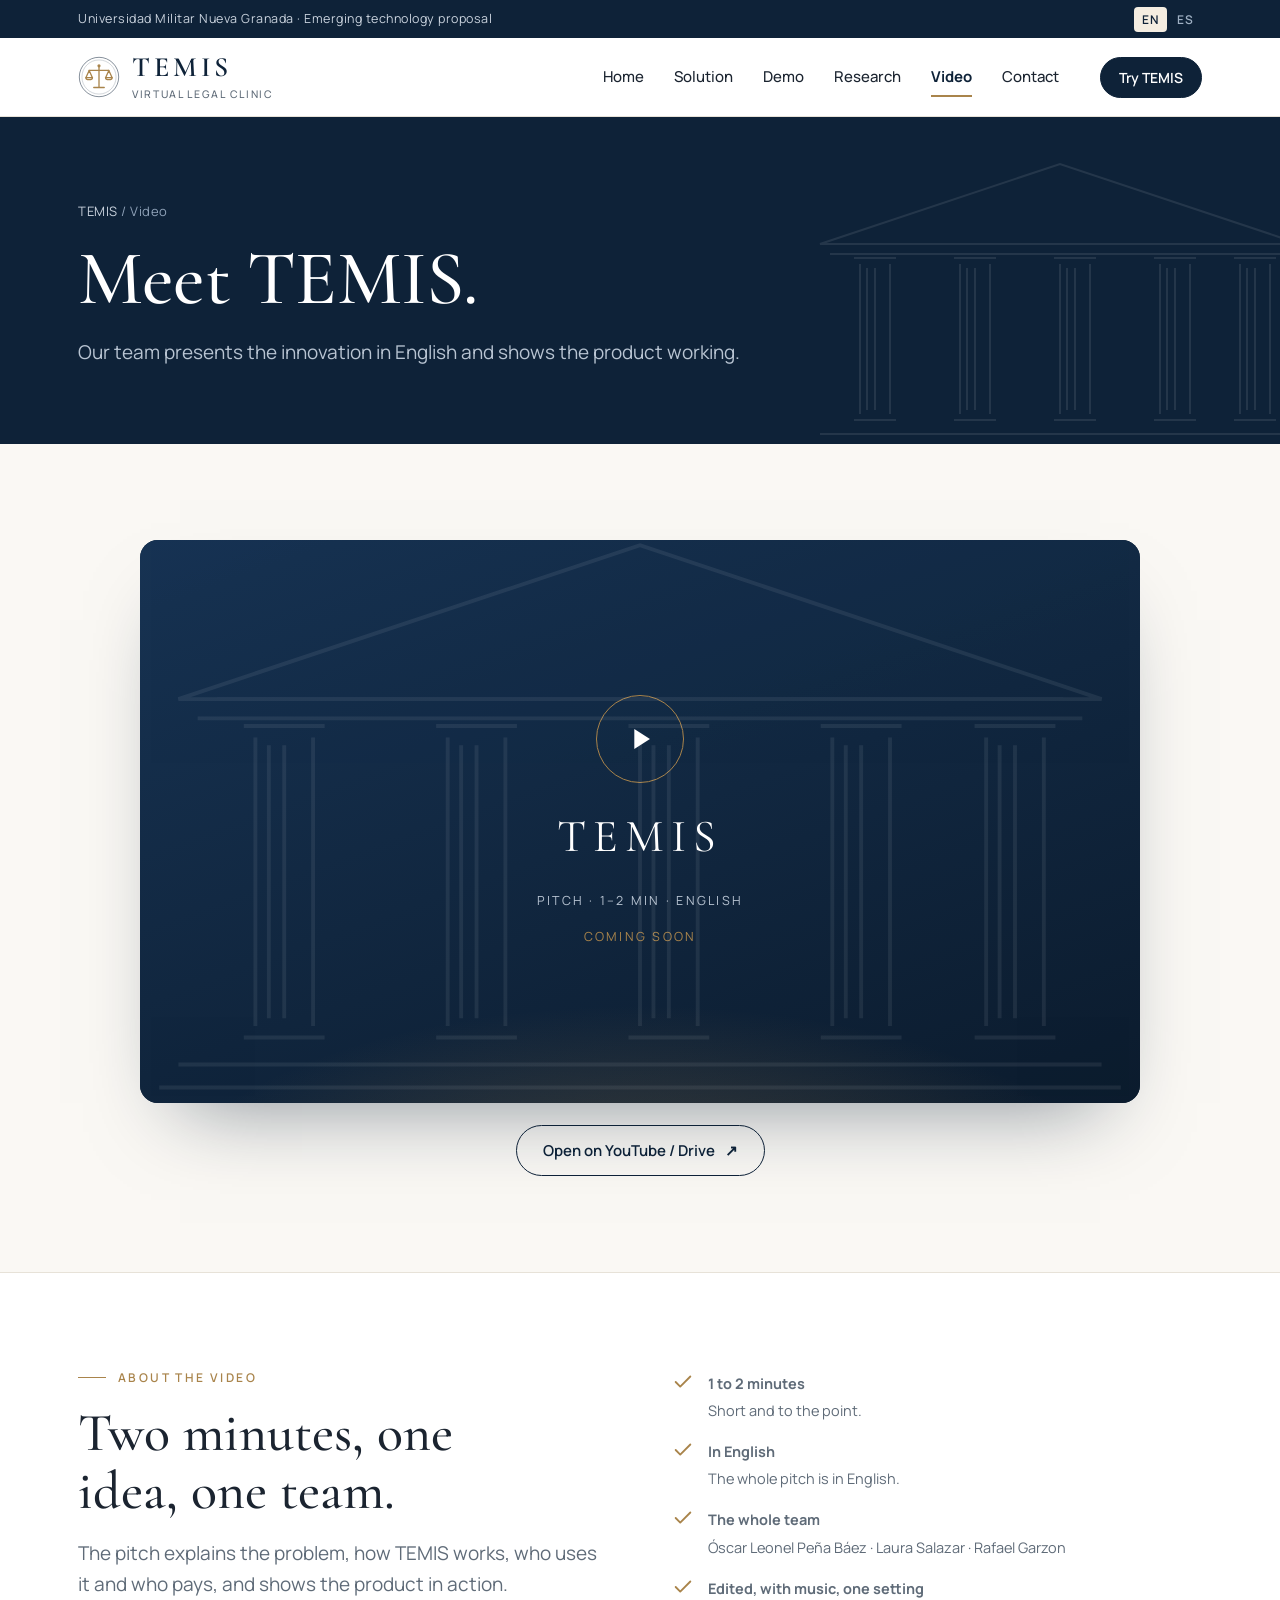
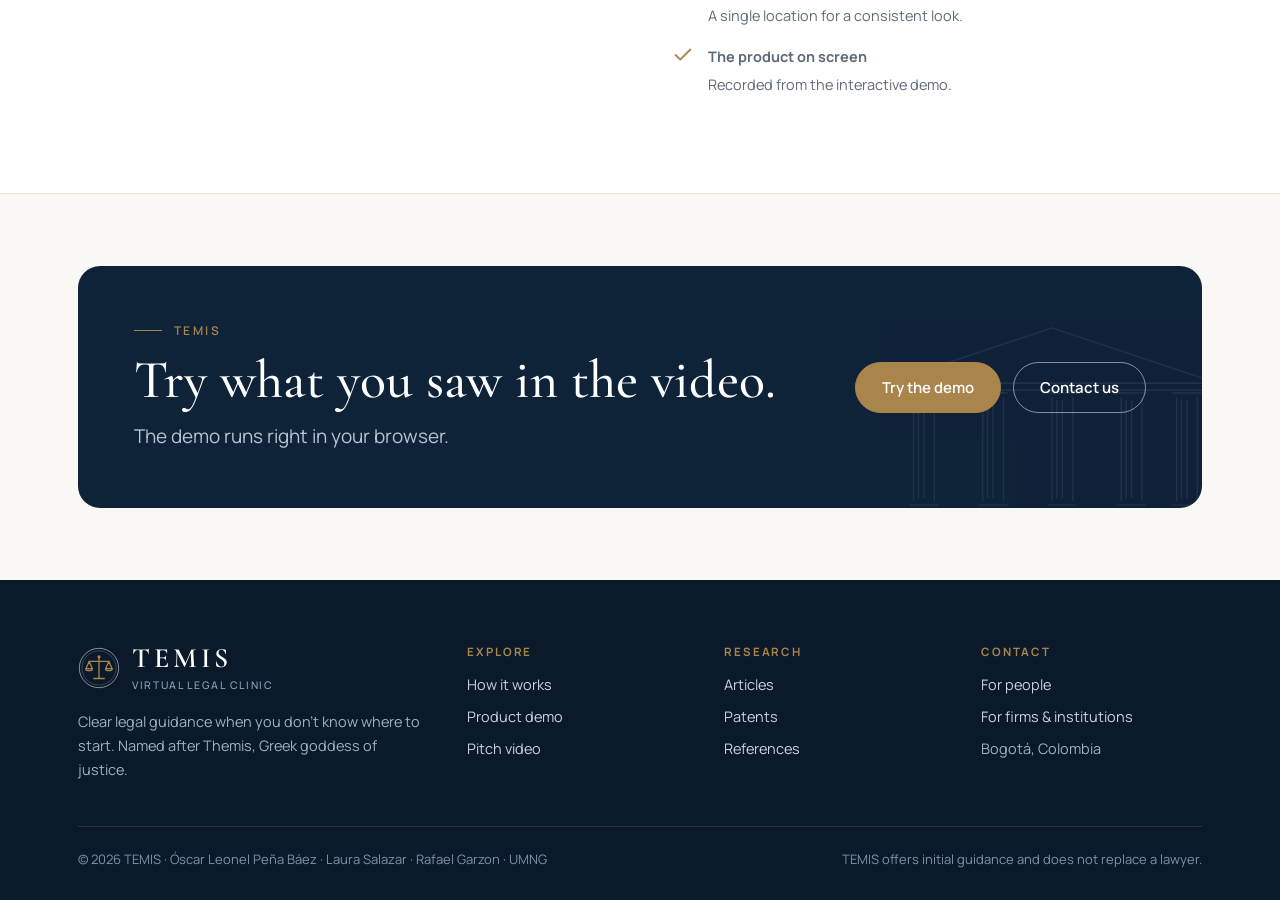
==== video.html @ 28d5534a "TEMIS website: home, solution, demo, research, video and contact pages" ====
<!DOCTYPE html>
<html lang="en">
<head>
<meta charset="utf-8">
<meta name="viewport" content="width=device-width, initial-scale=1">
<title>Video · TEMIS</title>
<meta name="description" content="TEMIS: virtual legal clinic powered by generative AI. Clear legal guidance when you don't know where to start.">
<link rel="icon" href="data:image/svg+xml,%3Csvg xmlns='http://www.w3.org/2000/svg' viewBox='0 0 24 24'%3E%3Crect width='24' height='24' rx='6' fill='%230E2238'/%3E%3Cpath d='M12 5v13M9 18h6M6 8h12M6 8l-2.5 5h5zM18 8l-2.5 5h5z' fill='none' stroke='%23A9844B' stroke-width='1.6' stroke-linecap='round' stroke-linejoin='round'/%3E%3C/svg%3E">
<link rel="preconnect" href="https://fonts.googleapis.com"><link rel="preconnect" href="https://fonts.gstatic.com" crossorigin>
<link href="https://fonts.googleapis.com/css2?family=Cormorant+Garamond:ital,wght@0,500;0,600;0,700;1,500&family=Manrope:wght@400;500;600;700&display=swap" rel="stylesheet">
<link rel="stylesheet" href="assets/style.css">
</head>
<body>
<div class="topbar"><div class="wrap"><span><span class="en">Universidad Militar Nueva Granada · Emerging technology proposal</span><span class="es">Universidad Militar Nueva Granada · Propuesta de tecnología emergente</span></span>
<div class="lang" role="group" aria-label="Language"><button type="button" data-l="en" aria-pressed="true">EN</button><button type="button" data-l="es" aria-pressed="false">ES</button></div></div></div>
<header class="site"><div class="wrap">
<a class="logo" href="index.html" aria-label="TEMIS home" style="color:var(--navy)"><svg viewBox="0 0 64 64" aria-hidden="true"><circle cx="32" cy="32" r="30" fill="none" stroke="currentColor" stroke-width="1.4" opacity=".55"/><circle cx="32" cy="32" r="26" fill="none" stroke="currentColor" stroke-width=".8" opacity=".35"/><g fill="none" stroke="#A9844B" stroke-width="2" stroke-linecap="round" stroke-linejoin="round"><path d="M32 15v32M24 48h16"/><path d="M17 22h30"/><path d="M17 22l-5 11h10zM47 22l-5 11h10z"/><path d="M12 33a5 3 0 0 0 10 0M42 33a5 3 0 0 0 10 0"/></g><circle cx="32" cy="15" r="2.4" fill="#A9844B"/></svg><span><span class="name">TEMIS</span><span class="tagline"><span class="en">Virtual legal clinic</span><span class="es">Consultorio jurídico virtual</span></span></span></a>
<button class="menu-btn" type="button" aria-expanded="false" aria-controls="mainnav"><span class="en">Menu</span><span class="es">Menú</span></button>
<nav class="main" id="mainnav" aria-label="Main"><a href="index.html"><span class="en">Home</span><span class="es">Inicio</span></a><a href="solution.html"><span class="en">Solution</span><span class="es">Solución</span></a><a href="demo.html"><span class="en">Demo</span><span class="es">Demo</span></a><a href="research.html"><span class="en">Research</span><span class="es">Investigación</span></a><a href="video.html" aria-current="page"><span class="en">Video</span><span class="es">Video</span></a><a href="contact.html"><span class="en">Contact</span><span class="es">Contacto</span></a></nav>
<a class="btn primary sm cta-nav" href="demo.html"><span class="en">Try TEMIS</span><span class="es">Probar TEMIS</span></a>
</div></header>
<main>
<section class="page-hero"><svg class="columns" viewBox="0 0 520 300" aria-hidden="true" fill="none" stroke="#fff" stroke-width="2"><path d="M20 90 L260 10 L500 90 Z"/><path d="M40 90h440M30 100h460"/><path d="M60 110v150M90 110v150M54 104h42M54 266h42"/><path d="M67 114v142"/><path d="M75 114v142"/><path d="M160 110v150M190 110v150M154 104h42M154 266h42"/><path d="M167 114v142"/><path d="M175 114v142"/><path d="M260 110v150M290 110v150M254 104h42M254 266h42"/><path d="M267 114v142"/><path d="M275 114v142"/><path d="M360 110v150M390 110v150M354 104h42M354 266h42"/><path d="M367 114v142"/><path d="M375 114v142"/><path d="M440 110v150M470 110v150M434 104h42M434 266h42"/><path d="M447 114v142"/><path d="M455 114v142"/><path d="M20 280h480M10 292h500"/></svg><div class="wrap">
<div class="crumbs"><a href="index.html">TEMIS</a> / <span class="en">Video</span><span class="es">Video</span></div>
<h1 class="h-xl" style="max-width:16ch"><span class="en">Meet TEMIS.</span><span class="es">Conoce TEMIS.</span></h1>
<p class="lead"><span class="en">Our team presents the innovation in English and shows the product working.</span><span class="es">Nuestro equipo presenta la innovación en inglés y muestra el producto funcionando.</span></p></div></section>
<section><div class="wrap">
 <div class="player" data-player style="max-width:1000px;margin:0 auto">
  <a class="poster" data-video-link href="#"><svg class="columns" viewBox="0 0 520 300" aria-hidden="true" fill="none" stroke="#fff" stroke-width="2"><path d="M20 90 L260 10 L500 90 Z"/><path d="M40 90h440M30 100h460"/><path d="M60 110v150M90 110v150M54 104h42M54 266h42"/><path d="M67 114v142"/><path d="M75 114v142"/><path d="M160 110v150M190 110v150M154 104h42M154 266h42"/><path d="M167 114v142"/><path d="M175 114v142"/><path d="M260 110v150M290 110v150M254 104h42M254 266h42"/><path d="M267 114v142"/><path d="M275 114v142"/><path d="M360 110v150M390 110v150M354 104h42M354 266h42"/><path d="M367 114v142"/><path d="M375 114v142"/><path d="M440 110v150M470 110v150M434 104h42M434 266h42"/><path d="M447 114v142"/><path d="M455 114v142"/><path d="M20 280h480M10 292h500"/></svg><div class="in"><span class="play"><svg width="34" height="34" viewBox="0 0 24 24"><path d="M8 5v14l11-7z" fill="#fff"/></svg></span><span class="t">TEMIS</span><span class="m">Pitch · 1–2 min · English</span><span class="m" data-soon style="color:var(--gold)"><span class="en">Coming soon</span><span class="es">Próximamente</span></span></div></a>
 </div>
 <p style="text-align:center;margin-top:22px"><a class="btn" data-video-link href="#"><span class="en">Open on YouTube / Drive</span><span class="es">Abrir en YouTube / Drive</span> ↗</a></p>
</div></section>

<section class="alt"><div class="wrap">
 <div class="grid-2" style="gap:64px;align-items:start">
  <div style="display:grid;gap:18px"><span class="eyebrow"><span class="en">About the video</span><span class="es">Sobre el video</span></span><h2 class="h-lg"><span class="en">Two minutes, one idea, one team.</span><span class="es">Dos minutos, una idea, un equipo.</span></h2><p class="lead"><span class="en">The pitch explains the problem, how TEMIS works, who uses it and who pays, and shows the product in action.</span><span class="es">El pitch explica el problema, cómo funciona TEMIS, quién lo usa y quién paga, y muestra el producto en acción.</span></p></div>
  <ul class="checks">
   <li><svg viewBox="0 0 24 24" fill="none" stroke="currentColor" stroke-width="2" stroke-linecap="round" stroke-linejoin="round" aria-hidden="true"><path d="M20 6 9 17l-5-5"/></svg><div><b><span class="en">1 to 2 minutes</span><span class="es">Entre 1 y 2 minutos</span></b><span><span class="en">Short and to the point.</span><span class="es">Corto y al grano.</span></span></div></li>
   <li><svg viewBox="0 0 24 24" fill="none" stroke="currentColor" stroke-width="2" stroke-linecap="round" stroke-linejoin="round" aria-hidden="true"><path d="M20 6 9 17l-5-5"/></svg><div><b><span class="en">In English</span><span class="es">En inglés</span></b><span><span class="en">The whole pitch is in English.</span><span class="es">Todo el pitch es en inglés.</span></span></div></li>
   <li><svg viewBox="0 0 24 24" fill="none" stroke="currentColor" stroke-width="2" stroke-linecap="round" stroke-linejoin="round" aria-hidden="true"><path d="M20 6 9 17l-5-5"/></svg><div><b><span class="en">The whole team</span><span class="es">Todo el equipo</span></b><span>Óscar Leonel Peña Báez · Laura Salazar · Rafael Garzon</span></div></li>
   <li><svg viewBox="0 0 24 24" fill="none" stroke="currentColor" stroke-width="2" stroke-linecap="round" stroke-linejoin="round" aria-hidden="true"><path d="M20 6 9 17l-5-5"/></svg><div><b><span class="en">Edited, with music, one setting</span><span class="es">Con edición, música y un solo ambiente</span></b><span><span class="en">A single location for a consistent look.</span><span class="es">Un solo lugar para una imagen coherente.</span></span></div></li>
   <li><svg viewBox="0 0 24 24" fill="none" stroke="currentColor" stroke-width="2" stroke-linecap="round" stroke-linejoin="round" aria-hidden="true"><path d="M20 6 9 17l-5-5"/></svg><div><b><span class="en">The product on screen</span><span class="es">El producto en pantalla</span></b><span><span class="en">Recorded from the interactive demo.</span><span class="es">Grabado desde el demo interactivo.</span></span></div></li>
  </ul>
 </div>
</div></section>
<section class="tight"><div class="wrap"><div class="cta-band"><svg class="columns" viewBox="0 0 520 300" aria-hidden="true" fill="none" stroke="#fff" stroke-width="2"><path d="M20 90 L260 10 L500 90 Z"/><path d="M40 90h440M30 100h460"/><path d="M60 110v150M90 110v150M54 104h42M54 266h42"/><path d="M67 114v142"/><path d="M75 114v142"/><path d="M160 110v150M190 110v150M154 104h42M154 266h42"/><path d="M167 114v142"/><path d="M175 114v142"/><path d="M260 110v150M290 110v150M254 104h42M254 266h42"/><path d="M267 114v142"/><path d="M275 114v142"/><path d="M360 110v150M390 110v150M354 104h42M354 266h42"/><path d="M367 114v142"/><path d="M375 114v142"/><path d="M440 110v150M470 110v150M434 104h42M434 266h42"/><path d="M447 114v142"/><path d="M455 114v142"/><path d="M20 280h480M10 292h500"/></svg>
<div style="display:grid;gap:12px;position:relative"><span class="eyebrow">TEMIS</span><h2 class="h-lg"><span class="en">Try what you saw in the video.</span><span class="es">Prueba lo que viste en el video.</span></h2><p class="lead"><span class="en">The demo runs right in your browser.</span><span class="es">El demo funciona directamente en tu navegador.</span></p></div>
<div class="acts" style="position:relative"><a class="btn gold" href="demo.html"><span class="en">Try the demo</span><span class="es">Probar el demo</span></a><a class="btn light" href="contact.html"><span class="en">Contact us</span><span class="es">Contáctanos</span></a></div>
</div></div></section>
</main>
<footer class="site"><div class="wrap">
<div class="cols">
 <div><a class="logo" href="index.html" style="color:#fff"><svg viewBox="0 0 64 64" aria-hidden="true"><circle cx="32" cy="32" r="30" fill="none" stroke="currentColor" stroke-width="1.4" opacity=".55"/><circle cx="32" cy="32" r="26" fill="none" stroke="currentColor" stroke-width=".8" opacity=".35"/><g fill="none" stroke="#A9844B" stroke-width="2" stroke-linecap="round" stroke-linejoin="round"><path d="M32 15v32M24 48h16"/><path d="M17 22h30"/><path d="M17 22l-5 11h10zM47 22l-5 11h10z"/><path d="M12 33a5 3 0 0 0 10 0M42 33a5 3 0 0 0 10 0"/></g><circle cx="32" cy="15" r="2.4" fill="#A9844B"/></svg><span><span class="name">TEMIS</span><span class="tagline"><span class="en">Virtual legal clinic</span><span class="es">Consultorio jurídico virtual</span></span></span></a>
 <p style="margin-top:18px;max-width:38ch"><span class="en">Clear legal guidance when you don't know where to start. Named after Themis, Greek goddess of justice.</span><span class="es">Orientación jurídica clara cuando no sabes por dónde empezar. Inspirado en Temis, diosa griega de la justicia.</span></p></div>
 <div><h4><span class="en">Explore</span><span class="es">Explora</span></h4><ul><li><a href="solution.html"><span class="en">How it works</span><span class="es">Cómo funciona</span></a></li><li><a href="demo.html"><span class="en">Product demo</span><span class="es">Demo del producto</span></a></li><li><a href="video.html"><span class="en">Pitch video</span><span class="es">Video pitch</span></a></li></ul></div>
 <div><h4><span class="en">Research</span><span class="es">Investigación</span></h4><ul><li><a href="research.html#articles"><span class="en">Articles</span><span class="es">Artículos</span></a></li><li><a href="research.html#patents"><span class="en">Patents</span><span class="es">Patentes</span></a></li><li><a href="research.html#references"><span class="en">References</span><span class="es">Referencias</span></a></li></ul></div>
 <div><h4><span class="en">Contact</span><span class="es">Contacto</span></h4><ul><li><a href="contact.html"><span class="en">For people</span><span class="es">Para personas</span></a></li><li><a href="contact.html#companies"><span class="en">For firms &amp; institutions</span><span class="es">Para bufetes e instituciones</span></a></li><li>Bogotá, Colombia</li></ul></div>
</div>
<div class="legal"><span>© 2026 TEMIS · Óscar Leonel Peña Báez · Laura Salazar · Rafael Garzon · UMNG</span><span><span class="en">TEMIS offers initial guidance and does not replace a lawyer.</span><span class="es">TEMIS ofrece orientación inicial y no reemplaza a un abogado.</span></span></div>
</div></footer>
<script src="assets/app.js"></script>

</body>
</html>
---- assets/style.css ----
/* TEMIS — clean legal identity: ivory paper, deep navy, muted gold. One theme by choice. */
:root{
  --ivory:#FAF8F4;
  --white:#FFFFFF;
  --navy:#0E2238;
  --navy-2:#173353;
  --ink:#1B2430;
  --muted:#5F6B78;
  --line:#E7E2D8;
  --gold:#A9844B;
  --gold-soft:#F4EDE1;
  --ok:#2E7D5B;
  --warn:#A8642A;
  --display:"Cormorant Garamond", "Garamond", "Times New Roman", serif;
  --body:"Manrope", "Helvetica Neue", Arial, sans-serif;
  --radius:14px;
  color-scheme:light;
}
*{box-sizing:border-box}
html{scroll-behavior:smooth}
@media (prefers-reduced-motion:reduce){html{scroll-behavior:auto}*{animation:none!important;transition:none!important}}
body{margin:0;background:var(--ivory);color:var(--ink);font-family:var(--body);font-size:16.5px;line-height:1.65;-webkit-font-smoothing:antialiased}
html[lang="en"] .es{display:none!important}
html[lang="es"] .en{display:none!important}
img,svg{max-width:100%}
a{color:var(--navy)}
a:focus-visible,button:focus-visible,input:focus-visible,select:focus-visible,textarea:focus-visible{outline:2px solid var(--gold);outline-offset:3px}
h1,h2,h3,h4{margin:0;text-wrap:balance;font-weight:600}
p{margin:0}
.wrap{max-width:1180px;margin:0 auto;padding:0 28px}
@media (max-width:520px){.wrap{padding:0 18px}}
.serif{font-family:var(--display)}

/* ---------- top bar + nav ---------- */
.topbar{background:var(--navy);color:#C9D2DD;font-size:12.5px;letter-spacing:.04em}
.topbar .wrap{display:flex;align-items:center;justify-content:space-between;gap:16px;height:38px}
.lang{display:flex;gap:2px}
.lang button{background:none;border:0;color:#9FB0C3;font:600 12px var(--body);letter-spacing:.08em;padding:4px 8px;cursor:pointer;border-radius:4px}
.lang button[aria-pressed="true"]{color:var(--navy);background:var(--gold-soft)}
header.site{background:var(--white);border-bottom:1px solid var(--line);position:sticky;top:0;z-index:50}
header.site .wrap{display:flex;align-items:center;gap:28px;height:78px}
.logo{display:flex;align-items:center;gap:12px;text-decoration:none;color:var(--navy)}
.logo svg{width:42px;height:42px;flex:none}
.logo .name{font-family:var(--display);font-size:28px;font-weight:600;letter-spacing:.14em;line-height:1}
.logo .tagline{display:block;font:500 10.5px var(--body);letter-spacing:.16em;text-transform:uppercase;color:var(--muted);margin-top:4px}
nav.main{display:flex;gap:4px;margin-left:auto}
nav.main a{color:var(--ink);text-decoration:none;font-weight:500;font-size:15px;padding:8px 13px;border-radius:8px;position:relative}
nav.main a:hover{color:var(--gold)}
nav.main a[aria-current="page"]{color:var(--navy);font-weight:700}
nav.main a[aria-current="page"]::after{content:"";position:absolute;left:13px;right:13px;bottom:0;height:2px;background:var(--gold)}
.menu-btn{display:none;margin-left:auto;background:none;border:1px solid var(--line);border-radius:8px;padding:8px 12px;font:600 14px var(--body);color:var(--navy);cursor:pointer}
@media (max-width:1020px){
  .menu-btn{display:block}
  nav.main{display:none;position:absolute;top:78px;left:0;right:0;background:var(--white);flex-direction:column;padding:10px 20px 18px;border-bottom:1px solid var(--line);box-shadow:0 20px 30px -20px rgba(14,34,56,.25)}
  nav.main.open{display:flex}
  header.site .cta-nav{display:none}
}

/* ---------- buttons ---------- */
.btn{display:inline-flex;align-items:center;justify-content:center;gap:10px;padding:14px 26px;border-radius:999px;font:600 15px var(--body);text-decoration:none;border:1.5px solid var(--navy);color:var(--navy);background:transparent;cursor:pointer;transition:background .2s,color .2s,border-color .2s}
.btn:hover{background:var(--navy);color:#fff}
.btn.primary{background:var(--navy);color:#fff}
.btn.primary:hover{background:var(--gold);border-color:var(--gold)}
.btn.gold{background:var(--gold);border-color:var(--gold);color:#fff}
.btn.gold:hover{background:var(--navy);border-color:var(--navy)}
.btn.light{border-color:rgba(255,255,255,.5);color:#fff}
.btn.light:hover{background:#fff;color:var(--navy)}
.btn.sm{padding:10px 18px;font-size:14px}

/* ---------- common section bits ---------- */
section{padding:96px 0}
section.tight{padding:72px 0}
.alt{background:var(--white);border-top:1px solid var(--line);border-bottom:1px solid var(--line)}
.dark{background:var(--navy);color:#E9EEF4}
.eyebrow{display:inline-flex;align-items:center;gap:12px;font:600 12px var(--body);letter-spacing:.2em;text-transform:uppercase;color:var(--gold)}
.eyebrow::before{content:"";width:28px;height:1px;background:currentColor}
.h-xl{font-family:var(--display);font-weight:500;font-size:clamp(46px,6vw,78px);line-height:1.02;letter-spacing:-.01em}
.h-lg{font-family:var(--display);font-weight:500;font-size:clamp(36px,4.2vw,54px);line-height:1.08}
.h-md{font-family:var(--display);font-weight:600;font-size:28px;line-height:1.15}
.lead{font-size:19px;color:var(--muted);max-width:62ch}
.dark .lead{color:#B8C4D2}
.sec-head{display:grid;gap:16px;max-width:760px;margin-bottom:52px}
.sec-head.center{margin-inline:auto;text-align:center;justify-items:center}
.gold-rule{width:64px;height:2px;background:var(--gold)}

/* ---------- page hero (inner pages) ---------- */
.page-hero{background:var(--navy);color:#fff;padding:84px 0 76px;position:relative;overflow:hidden}
.page-hero .wrap{position:relative;display:grid;gap:18px}
.page-hero .lead{color:#B8C4D2}
.page-hero .crumbs{font-size:13px;color:#8FA2B8;letter-spacing:.04em}
.page-hero .crumbs a{color:#C9D2DD;text-decoration:none}
.page-hero .columns{position:absolute;right:-40px;bottom:-10px;width:520px;opacity:.09;pointer-events:none}
@media (max-width:760px){.page-hero .columns{display:none}}

/* ---------- home hero ---------- */
.hero{padding:84px 0 96px;position:relative;overflow:hidden;background:
  radial-gradient(1200px 500px at 85% 0%, #F1EADD 0%, transparent 60%), var(--ivory)}
.hero .wrap{display:grid;grid-template-columns:1.1fr .9fr;gap:64px;align-items:center}
@media (max-width:980px){.hero .wrap{grid-template-columns:1fr}}
.hero h1 em{font-style:italic;color:var(--gold)}
.hero .lead{margin-top:24px}
.hero .ctas{display:flex;flex-wrap:wrap;gap:12px;margin-top:34px}
.trust{display:flex;flex-wrap:wrap;gap:10px 28px;margin-top:40px;padding-top:26px;border-top:1px solid var(--line);font-size:14px;color:var(--muted)}
.trust span{display:flex;align-items:center;gap:8px}
.trust svg{width:18px;height:18px;color:var(--gold);flex:none}

/* phone mockup */
.mock{position:relative;justify-self:center;width:min(380px,100%);margin-bottom:30px}
.phone{background:var(--white);border:1px solid var(--line);border-radius:34px;padding:14px;box-shadow:0 40px 80px -40px rgba(14,34,56,.45)}
.phone .scr{border-radius:24px;background:var(--ivory);overflow:hidden;border:1px solid var(--line)}
.phone .bar{display:flex;align-items:center;gap:10px;padding:14px 16px;background:var(--navy);color:#fff}
.phone .bar svg{width:28px;height:28px}
.phone .bar b{font-family:var(--display);letter-spacing:.12em;font-size:19px}
.phone .bar small{display:block;font-size:11px;color:#9FB0C3;letter-spacing:.04em}
.phone .msgs{padding:16px;display:grid;gap:10px;font-size:13.5px;line-height:1.5}
.bub{padding:10px 13px;border-radius:14px;max-width:86%}
.bub.u{justify-self:end;background:var(--navy);color:#fff;border-bottom-right-radius:4px}
.bub.b{justify-self:start;background:var(--white);border:1px solid var(--line);border-bottom-left-radius:4px}
.phone .inp{margin:4px 16px 16px;border:1px solid var(--line);border-radius:999px;padding:9px 14px;font-size:12.5px;color:var(--muted);background:var(--white)}
.float-card{position:absolute;left:-90px;bottom:-34px;width:236px;background:var(--white);border:1px solid var(--line);border-top:3px solid var(--gold);border-radius:12px;padding:14px 16px;box-shadow:0 24px 50px -24px rgba(14,34,56,.45);font-size:13px}
.float-card .k{font:600 10.5px var(--body);letter-spacing:.14em;text-transform:uppercase;color:var(--gold)}
.float-card b{display:block;font-family:var(--display);font-size:20px;line-height:1.2;margin:4px 0 6px;color:var(--navy)}
.float-card ul{margin:0;padding-left:16px;color:var(--muted)}
.float-seal{position:absolute;right:-26px;top:40px;width:96px;height:96px;border-radius:50%;background:var(--navy);display:grid;place-items:center;box-shadow:0 16px 30px -14px rgba(14,34,56,.6)}
.float-seal svg{width:58px;height:58px}
@media (max-width:520px){.float-card{left:-6px;bottom:-30px;position:relative;margin-top:-40px;width:auto}.float-seal{right:-6px;width:74px;height:74px}}

/* practice areas strip */
.areas{background:var(--white);border-top:1px solid var(--line);border-bottom:1px solid var(--line)}
.areas .wrap{display:grid;grid-template-columns:repeat(4,1fr)}
.area{padding:30px 26px;border-left:1px solid var(--line);display:grid;gap:6px}
.area:first-child{border-left:0}
.area svg{width:30px;height:30px;color:var(--gold)}
.area b{font-family:var(--display);font-size:22px;color:var(--navy)}
.area span{font-size:14px;color:var(--muted)}
@media (max-width:860px){.areas .wrap{grid-template-columns:1fr 1fr}.area:nth-child(3){border-left:0}.area:nth-child(n+3){border-top:1px solid var(--line)}}
@media (max-width:480px){.areas .wrap{grid-template-columns:1fr}.area{border-left:0;border-top:1px solid var(--line)}.area:first-child{border-top:0}}

/* cards */
.grid-3{display:grid;grid-template-columns:repeat(3,1fr);gap:24px}
.grid-2{display:grid;grid-template-columns:1fr 1fr;gap:24px}
.grid-4{display:grid;grid-template-columns:repeat(4,1fr);gap:24px}
@media (max-width:960px){.grid-3,.grid-4{grid-template-columns:1fr 1fr}}
@media (max-width:640px){.grid-3,.grid-2,.grid-4{grid-template-columns:1fr}}
.card{background:var(--white);border:1px solid var(--line);border-radius:var(--radius);padding:32px 28px;display:flex;flex-direction:column;gap:12px}
.card .num{font-family:var(--display);font-size:44px;line-height:1;color:var(--gold)}
.card p{color:var(--muted);font-size:15.5px}
.card .more{margin-top:auto;padding-top:8px;font-weight:600;font-size:14.5px;text-decoration:none;color:var(--navy)}
.card .more:hover{color:var(--gold)}
.icon-circle{width:54px;height:54px;border-radius:50%;background:var(--gold-soft);display:grid;place-items:center;color:var(--gold)}
.icon-circle svg{width:26px;height:26px}

/* questions list */
.qs{display:grid;grid-template-columns:repeat(4,1fr);border-top:1px solid var(--line)}
.qs div{padding:28px 24px 0 0;display:grid;gap:8px}
.qs b{font-family:var(--display);font-size:25px;color:var(--navy);font-weight:600;line-height:1.15}
.qs span{font-size:15px;color:var(--muted)}
@media (max-width:860px){.qs{grid-template-columns:1fr 1fr;gap:10px 24px}}
@media (max-width:480px){.qs{grid-template-columns:1fr}}

/* stats band */
.stats{display:grid;grid-template-columns:repeat(4,1fr);gap:32px}
@media (max-width:860px){.stats{grid-template-columns:1fr 1fr}}
.stat{border-top:1px solid rgba(255,255,255,.2);padding-top:20px}
.stat .n{font-family:var(--display);font-size:62px;line-height:1;color:#fff;font-variant-numeric:tabular-nums}
.stat .n sup{font-size:.4em;color:var(--gold);margin-left:4px}
.stat p{color:#B8C4D2;font-size:14.5px;margin-top:8px}
.stats.light .stat{border-top-color:var(--line)}
.stats.light .stat .n{color:var(--navy)}
.stats.light .stat p{color:var(--muted)}

/* split audience */
.split{display:grid;grid-template-columns:1fr 1fr;gap:0;border-radius:20px;overflow:hidden;border:1px solid var(--line)}
@media (max-width:860px){.split{grid-template-columns:1fr}}
.split > div{padding:48px 44px;display:flex;flex-direction:column;gap:16px}
.split .p{background:var(--white)}
.split .c{background:var(--navy);color:#E9EEF4}
.split .c p{color:#B8C4D2}
.split p{color:var(--muted)}
.split ul{margin:0;padding:0;list-style:none;display:grid;gap:10px}
.split li{display:flex;gap:12px;font-size:15.5px}
.split li::before{content:"";width:6px;height:6px;border-radius:50%;background:var(--gold);margin-top:10px;flex:none}
.split .btn{align-self:flex-start;margin-top:auto}

/* video */
.player{position:relative;aspect-ratio:16/9;border-radius:18px;overflow:hidden;background:var(--navy);box-shadow:0 40px 80px -40px rgba(14,34,56,.5)}
.player iframe{position:absolute;inset:0;width:100%;height:100%;border:0}
.poster{position:absolute;inset:0;display:grid;place-items:center;text-align:center;color:#fff;text-decoration:none;
  background:radial-gradient(700px 300px at 50% 120%, rgba(169,132,75,.35), transparent 70%), linear-gradient(160deg,#173353,#0B1B2D)}
.poster .in{display:grid;gap:16px;justify-items:center;padding:20px}
.poster .play{width:88px;height:88px;border-radius:50%;border:1.5px solid var(--gold);display:grid;place-items:center;transition:transform .3s,background .3s}
.poster:hover .play{transform:scale(1.06);background:rgba(169,132,75,.25)}
.poster .t{font-family:var(--display);font-size:clamp(28px,4vw,46px);letter-spacing:.16em}
.poster .m{font-size:12.5px;letter-spacing:.18em;text-transform:uppercase;color:#B8C4D2}
.poster .columns{position:absolute;inset:auto 0 0 0;width:100%;opacity:.07}
.checks{list-style:none;margin:0;padding:0;display:grid;gap:14px}
.checks li{display:flex;gap:14px;align-items:flex-start}
.checks li svg{width:22px;height:22px;color:var(--gold);flex:none;margin-top:2px}
.checks b{display:block}
.checks span{color:var(--muted);font-size:14.5px}

/* steps (solution) */
.steps{display:grid;grid-template-columns:repeat(5,1fr);gap:0;position:relative}
.steps::before{content:"";position:absolute;top:31px;left:10%;right:10%;height:1px;background:var(--line)}
.step{display:grid;gap:10px;justify-items:center;text-align:center;padding:0 14px;position:relative}
.step .dot{width:62px;height:62px;border-radius:50%;background:var(--white);border:1px solid var(--gold);display:grid;place-items:center;font-family:var(--display);font-size:26px;color:var(--navy);font-weight:600}
.step.key .dot{background:var(--navy);color:#fff;border-color:var(--navy)}
.step b{font-family:var(--display);font-size:24px;color:var(--navy)}
.step p{font-size:14.5px;color:var(--muted)}
.step small{font:600 10.5px var(--body);letter-spacing:.12em;text-transform:uppercase;color:var(--gold)}
@media (max-width:960px){.steps{grid-template-columns:1fr;gap:26px}.steps::before{display:none}.step{grid-template-columns:62px 1fr;justify-items:start;text-align:left;column-gap:18px}.step .dot{grid-row:span 3}}

/* architecture diagram */
.arch{background:var(--white);border:1px solid var(--line);border-radius:20px;padding:36px;display:grid;gap:18px}
.arch-row{display:grid;grid-template-columns:1fr auto 1fr auto 1fr auto 1fr;align-items:center;gap:10px}
.node{border:1px solid var(--line);border-radius:12px;padding:16px;text-align:center;background:var(--ivory);display:grid;gap:4px}
.node b{font-size:15px;color:var(--navy)}
.node span{font-size:12.5px;color:var(--muted)}
.node.core{background:var(--navy);border-color:var(--navy)}
.node.core b{color:#fff}.node.core span{color:#B8C4D2}
.arr{color:var(--gold);font-size:20px}
.kb{border:1px dashed var(--gold);border-radius:12px;padding:14px 18px;display:flex;flex-wrap:wrap;gap:8px 10px;align-items:center;background:var(--gold-soft)}
.kb .k{font:700 11px var(--body);letter-spacing:.14em;text-transform:uppercase;color:var(--gold);margin-right:8px}
.pill{display:inline-block;font-size:13px;border:1px solid var(--line);border-radius:999px;padding:4px 12px;background:var(--white);color:var(--ink)}
@media (max-width:900px){.arch-row{grid-template-columns:1fr}.arr{transform:rotate(90deg);justify-self:center}}

/* tech list */
.tech{display:grid;grid-template-columns:repeat(3,1fr);border-top:1px solid var(--line)}
.tech > div{padding:30px 28px 30px 0;border-bottom:1px solid var(--line);display:grid;gap:8px;align-content:start}
.tech .ab{font-family:var(--display);font-size:40px;color:var(--gold);line-height:1}
.tech h3{font-size:16.5px;color:var(--navy)}
.tech p{font-size:15px;color:var(--muted)}
.tech .use{font-size:14.5px;color:var(--ink)}
.tech .use b{color:var(--gold);font-weight:700;font-size:11px;letter-spacing:.14em;text-transform:uppercase;margin-right:6px}
@media (max-width:900px){.tech{grid-template-columns:1fr 1fr}}
@media (max-width:600px){.tech{grid-template-columns:1fr}}
sup a{font-size:11px;text-decoration:none;color:var(--gold);font-weight:700}

/* payers */
.payers{display:grid;gap:0}
.payer{display:grid;grid-template-columns:56px 1fr;gap:18px;padding:22px 0;border-top:1px solid var(--line)}
.payer .ix{font-family:var(--display);font-size:38px;color:var(--gold);line-height:1}
.payer b{display:block;color:var(--navy);font-size:17px}
.payer span{color:var(--muted);font-size:15px}
.dark .payer{border-top-color:rgba(255,255,255,.15)}.dark .payer b{color:#fff}.dark .payer span{color:#B8C4D2}

/* guardrails */
.guard{background:var(--white);border:1px solid var(--line);border-radius:var(--radius);padding:26px;display:flex;flex-direction:column;gap:10px}
.guard h3{font-size:17px;color:var(--navy)}
.guard p{font-size:15px;color:var(--muted)}
.guard .basis{margin-top:auto;display:flex;flex-wrap:wrap;gap:6px;padding-top:6px}
.tag{font:600 11.5px var(--body);color:var(--gold);background:var(--gold-soft);border-radius:6px;padding:3px 8px;white-space:nowrap}

/* research */
.tabs{display:flex;gap:6px;flex-wrap:wrap;border-bottom:1px solid var(--line);margin-bottom:28px}
.tab{border:0;background:none;padding:14px 18px;font:600 15px var(--body);color:var(--muted);cursor:pointer;border-bottom:2px solid transparent;margin-bottom:-1px}
.tab[aria-selected="true"]{color:var(--navy);border-bottom-color:var(--gold)}
.tab .c{font-size:12px;color:var(--gold);margin-left:6px}
.panel[hidden]{display:none}
.tbl{overflow-x:auto;background:var(--white);border:1px solid var(--line);border-radius:var(--radius)}
.tbl table{width:100%;border-collapse:collapse;font-size:14.5px;min-width:720px}
.tbl th{text-align:left;font:700 11px var(--body);letter-spacing:.14em;text-transform:uppercase;color:var(--muted);padding:14px 18px;border-bottom:1px solid var(--line);background:var(--ivory)}
.tbl td{padding:16px 18px;border-bottom:1px solid var(--line);vertical-align:top}
.tbl tr:last-child td{border-bottom:0}
.tbl td:first-child{min-width:190px}
.tbl td:first-child a{font-weight:700;color:var(--navy)}
.tbl td small{display:block;color:var(--muted);font-size:12.5px;margin-top:2px}
.tbl tr.hl{background:var(--gold-soft)}
.st{font:600 11.5px var(--body);padding:3px 10px;border-radius:999px;white-space:nowrap;border:1px solid currentColor}
.st.on{color:var(--warn)}.st.off{color:var(--muted)}.st.co{color:var(--navy)}
.fto{display:grid;border-top:1px solid var(--line)}
.fto .row{display:grid;grid-template-columns:1fr 1.25fr 1.25fr;gap:28px;padding:26px 0;border-bottom:1px solid var(--line)}
.fto h3{font-family:var(--display);font-size:25px;color:var(--navy);line-height:1.15}
.fto .f{color:var(--muted);font-size:15px}
.fto .m{font-size:15px;padding-left:16px;border-left:2px solid var(--gold)}
@media (max-width:860px){.fto .row{grid-template-columns:1fr;gap:10px}}
.docs{display:grid;grid-template-columns:repeat(3,1fr);gap:20px}
@media (max-width:860px){.docs{grid-template-columns:1fr}}
.doc{background:var(--white);border:1px solid var(--line);border-radius:var(--radius);padding:24px;text-decoration:none;color:var(--ink);display:grid;gap:6px;transition:border-color .2s,transform .2s}
.doc:hover{border-color:var(--gold);transform:translateY(-2px)}
.doc .k{font:700 11px var(--body);letter-spacing:.14em;text-transform:uppercase;color:var(--gold)}
.doc b{font-family:var(--display);font-size:23px;color:var(--navy)}
.doc span{font-size:14.5px;color:var(--muted)}
.refs{columns:2;column-gap:40px;font-size:13.5px;color:var(--muted);background:var(--white);border:1px solid var(--line);border-radius:var(--radius);padding:28px 30px}
@media (max-width:760px){.refs{columns:1}}
.refs p{break-inside:avoid;margin:0 0 12px;padding-left:38px;text-indent:-38px;line-height:1.5}
.refs p b{display:inline-block;width:38px;text-indent:0;color:var(--gold);font-weight:700}
.refs p:target{background:var(--gold-soft)}
.refs a{word-break:break-all;color:var(--navy)}

/* demo console */
.demo-wrap{display:grid;grid-template-columns:1fr 1.25fr;gap:56px;align-items:start}
@media (max-width:980px){.demo-wrap{grid-template-columns:1fr}}
.howto{display:grid;gap:22px;position:sticky;top:110px}
@media (max-width:980px){.howto{position:static}}
.howto ol{margin:0;padding:0;list-style:none;display:grid;gap:16px;counter-reset:s}
.howto li{display:grid;grid-template-columns:40px 1fr;gap:14px;counter-increment:s}
.howto li::before{content:counter(s);width:36px;height:36px;border-radius:50%;border:1px solid var(--gold);display:grid;place-items:center;font-family:var(--display);font-size:19px;color:var(--navy);font-weight:600}
.howto li span{color:var(--muted);font-size:15px}
.note{font-size:13.5px;color:var(--muted);background:var(--gold-soft);border-radius:10px;padding:12px 16px}
.console{background:var(--white);border:1px solid var(--line);border-radius:22px;box-shadow:0 40px 80px -45px rgba(14,34,56,.45);overflow:hidden;display:flex;flex-direction:column}
.c-head{display:flex;align-items:center;gap:12px;padding:16px 20px;background:var(--navy);color:#fff}
.c-head svg{width:36px;height:36px}
.c-head b{font-family:var(--display);font-size:22px;letter-spacing:.12em;font-weight:600}
.c-head small{display:block;font-size:11.5px;color:#9FB0C3;letter-spacing:.04em}
.c-head .live{margin-left:auto;font-size:12px;color:#BFE3D0;display:flex;gap:7px;align-items:center}
.c-head .live::before{content:"";width:7px;height:7px;border-radius:50%;background:#5BC48E}
.chips{display:flex;flex-wrap:wrap;gap:8px;padding:14px 20px;border-bottom:1px solid var(--line);background:var(--ivory)}
.chips .lbl{width:100%;font:700 10.5px var(--body);letter-spacing:.14em;text-transform:uppercase;color:var(--muted)}
.chip{border:1px solid var(--line);background:var(--white);color:var(--ink);border-radius:999px;padding:7px 14px;font:600 13.5px var(--body);cursor:pointer;transition:all .2s}
.chip:hover{border-color:var(--gold);color:var(--navy)}
.chip[aria-pressed="true"]{background:var(--navy);border-color:var(--navy);color:#fff}
.feed{padding:20px;display:flex;flex-direction:column;gap:12px;height:560px;overflow-y:auto;background:linear-gradient(var(--white),var(--ivory))}
.msg{max-width:86%;padding:12px 15px;border-radius:16px;font-size:15px;line-height:1.55}
.msg.user{align-self:flex-end;background:var(--navy);color:#fff;border-bottom-right-radius:4px}
.msg.bot{align-self:flex-start;background:var(--white);border:1px solid var(--line);border-bottom-left-radius:4px}
.msg.bot .who{display:block;font:700 10.5px var(--body);letter-spacing:.14em;color:var(--gold);margin-bottom:3px}
.answers{display:flex;flex-wrap:wrap;gap:8px;align-self:flex-start}
.answers .chip{border-color:var(--gold);color:var(--navy)}
.typing{align-self:flex-start;display:flex;gap:4px;padding:13px 15px;border-radius:14px;background:var(--white);border:1px solid var(--line)}
.typing i{width:6px;height:6px;border-radius:50%;background:var(--gold);animation:blink 1s infinite}
.typing i:nth-child(2){animation-delay:.15s}.typing i:nth-child(3){animation-delay:.3s}
@keyframes blink{0%,100%{opacity:.25}50%{opacity:1}}
.retrieval{align-self:stretch;background:var(--white);border:1px solid var(--line);border-radius:14px;padding:14px 16px;font-size:13.5px}
.retrieval .h{font:700 10.5px var(--body);letter-spacing:.14em;text-transform:uppercase;color:var(--muted);margin-bottom:8px;display:flex;justify-content:space-between}
.src{display:grid;grid-template-columns:1fr 70px;gap:2px 12px;align-items:center;padding:7px 0;border-top:1px solid var(--line)}
.src:first-of-type{border-top:0}
.src .n{font-weight:700;color:var(--navy)}
.src .d{color:var(--muted);font-size:12.5px}
.src .bar{grid-row:1 / span 2;grid-column:2;height:6px;border-radius:9px;background:var(--line);position:relative;overflow:hidden}
.src .bar i{position:absolute;inset:0 auto 0 0;background:var(--gold);border-radius:9px;transition:width 1s ease}
.brief{align-self:stretch;border:1px solid var(--line);border-top:3px solid var(--gold);border-radius:14px;overflow:hidden;background:var(--white)}
.brief .bh{display:flex;justify-content:space-between;gap:10px;flex-wrap:wrap;padding:12px 16px;border-bottom:1px solid var(--line);font-size:12px;color:var(--muted);letter-spacing:.04em}
.brief .bh b{font-family:var(--display);font-size:19px;color:var(--navy);letter-spacing:0}
.brief .bb{padding:14px 16px;display:grid;gap:12px;font-size:14.5px}
.brief .k{font:700 10.5px var(--body);text-transform:uppercase;letter-spacing:.14em;color:var(--gold);margin-bottom:3px}
.brief ol{margin:0;padding-left:18px;display:grid;gap:4px}
.tags{display:flex;flex-wrap:wrap;gap:6px}
.lawyer{display:flex;gap:12px;align-items:center;justify-content:space-between;flex-wrap:wrap;padding:12px 16px;border-top:1px solid var(--line);background:var(--ivory)}
.need{font:700 11px var(--body);letter-spacing:.06em;padding:4px 10px;border-radius:99px;border:1px solid currentColor}
.need.hi{color:var(--warn)}.need.lo{color:var(--ok)}
.match{align-self:stretch;border:1px solid var(--navy);border-radius:14px;padding:14px 16px;display:grid;grid-template-columns:auto 1fr auto;gap:14px;align-items:center;font-size:14px;background:var(--white)}
.match .av{width:44px;height:44px;border-radius:50%;background:var(--navy);color:#fff;display:grid;place-items:center;font-family:var(--display);font-size:22px}
.match .sc{font-family:var(--display);font-size:30px;color:var(--gold)}
.match small{display:block;color:var(--muted);font-size:12.5px}
.disclaim{font-size:12px;color:var(--muted);text-align:center;align-self:center}
form.ask{display:flex;gap:8px;padding:14px;border-top:1px solid var(--line);background:var(--white)}
form.ask input{flex:1;min-width:0;border:1px solid var(--line);background:var(--ivory);color:var(--ink);border-radius:999px;padding:12px 18px;font:15px var(--body)}
form.ask button{border:0;background:var(--gold);color:#fff;border-radius:999px;padding:0 22px;font:700 14px var(--body);cursor:pointer}
form.ask button:hover{background:var(--navy)}
.beam{transform-origin:32px 22px;transition:transform 1.2s cubic-bezier(.3,1.6,.5,1)}
.thinking .beam{animation:weigh 1.4s ease-in-out infinite}
@keyframes weigh{0%,100%{transform:rotate(-8deg)}50%{transform:rotate(8deg)}}

/* contact */
.contact-wrap{display:grid;grid-template-columns:.85fr 1.15fr;gap:56px;align-items:start}
@media (max-width:960px){.contact-wrap{grid-template-columns:1fr}}
.aud-tabs{display:grid;grid-template-columns:1fr 1fr;background:var(--white);border:1px solid var(--line);border-radius:999px;padding:5px;margin-bottom:26px}
.aud-tabs button{border:0;background:none;border-radius:999px;padding:12px 10px;font:700 14.5px var(--body);color:var(--muted);cursor:pointer}
.aud-tabs button[aria-selected="true"]{background:var(--navy);color:#fff}
.form{background:var(--white);border:1px solid var(--line);border-radius:20px;padding:36px;box-shadow:0 30px 60px -40px rgba(14,34,56,.35)}
.form[hidden]{display:none}
.fgrid{display:grid;grid-template-columns:1fr 1fr;gap:18px}
@media (max-width:600px){.fgrid{grid-template-columns:1fr}.form{padding:24px}}
.field{display:grid;gap:7px}
.field.full{grid-column:1 / -1}
.field label{font-size:13.5px;font-weight:600;color:var(--navy)}
.field input,.field select,.field textarea{border:1px solid var(--line);background:var(--ivory);border-radius:10px;padding:12px 14px;font:15px var(--body);color:var(--ink);width:100%}
.field textarea{min-height:130px;resize:vertical}
.consent{grid-column:1 / -1;display:flex;gap:10px;align-items:flex-start;font-size:13.5px;color:var(--muted)}
.consent input{margin-top:4px;accent-color:var(--navy)}
.form .send{grid-column:1 / -1;justify-self:start}
.ok-msg{grid-column:1 / -1;background:var(--gold-soft);border-left:3px solid var(--gold);padding:14px 16px;border-radius:8px;font-size:14.5px}
.ok-msg[hidden]{display:none}
.info{display:grid;gap:18px}
.info .item{display:grid;grid-template-columns:48px 1fr;gap:16px;align-items:start;padding:20px 0;border-top:1px solid var(--line)}
.info .item:first-of-type{border-top:0}
.info b{display:block;color:var(--navy)}
.info span{color:var(--muted);font-size:15px}
.team{display:grid;grid-template-columns:repeat(3,1fr);gap:24px}
@media (max-width:760px){.team{grid-template-columns:1fr}}
.member{background:var(--white);border:1px solid var(--line);border-radius:var(--radius);padding:28px;display:grid;justify-items:center;text-align:center;gap:10px}
.member .ini{width:76px;height:76px;border-radius:50%;background:var(--navy);color:#fff;display:grid;place-items:center;font-family:var(--display);font-size:28px;border:3px solid var(--gold-soft);box-shadow:0 0 0 1px var(--gold)}
.member b{font-family:var(--display);font-size:22px;color:var(--navy)}
.member span{font-size:13.5px;color:var(--muted)}

/* CTA band */
.cta-band{background:var(--navy);color:#fff;border-radius:22px;padding:56px;display:grid;grid-template-columns:1.4fr auto;gap:32px;align-items:center;position:relative;overflow:hidden}
.cta-band .lead{color:#B8C4D2}
.cta-band .acts{display:flex;flex-wrap:wrap;gap:12px}
.cta-band .columns{position:absolute;right:-30px;bottom:-20px;width:360px;opacity:.07}
@media (max-width:860px){.cta-band{grid-template-columns:1fr;padding:36px}}

/* footer */
footer.site{background:#0A1A2B;color:#9FB0C3;padding:64px 0 30px;font-size:14.5px}
footer .cols{display:grid;grid-template-columns:1.6fr 1fr 1fr 1fr;gap:36px}
@media (max-width:860px){footer .cols{grid-template-columns:1fr 1fr}}
@media (max-width:480px){footer .cols{grid-template-columns:1fr}}
footer h4{font:700 11.5px var(--body);letter-spacing:.16em;text-transform:uppercase;color:var(--gold);margin-bottom:14px}
footer ul{margin:0;padding:0;list-style:none;display:grid;gap:8px}
footer a{color:#C9D2DD;text-decoration:none}
footer a:hover{color:#fff}
footer .logo{color:#fff}
footer .logo .tagline{color:#8FA2B8}
footer .legal{border-top:1px solid rgba(255,255,255,.1);margin-top:44px;padding-top:22px;display:flex;flex-wrap:wrap;justify-content:space-between;gap:12px;font-size:13px;color:#7F92A8}
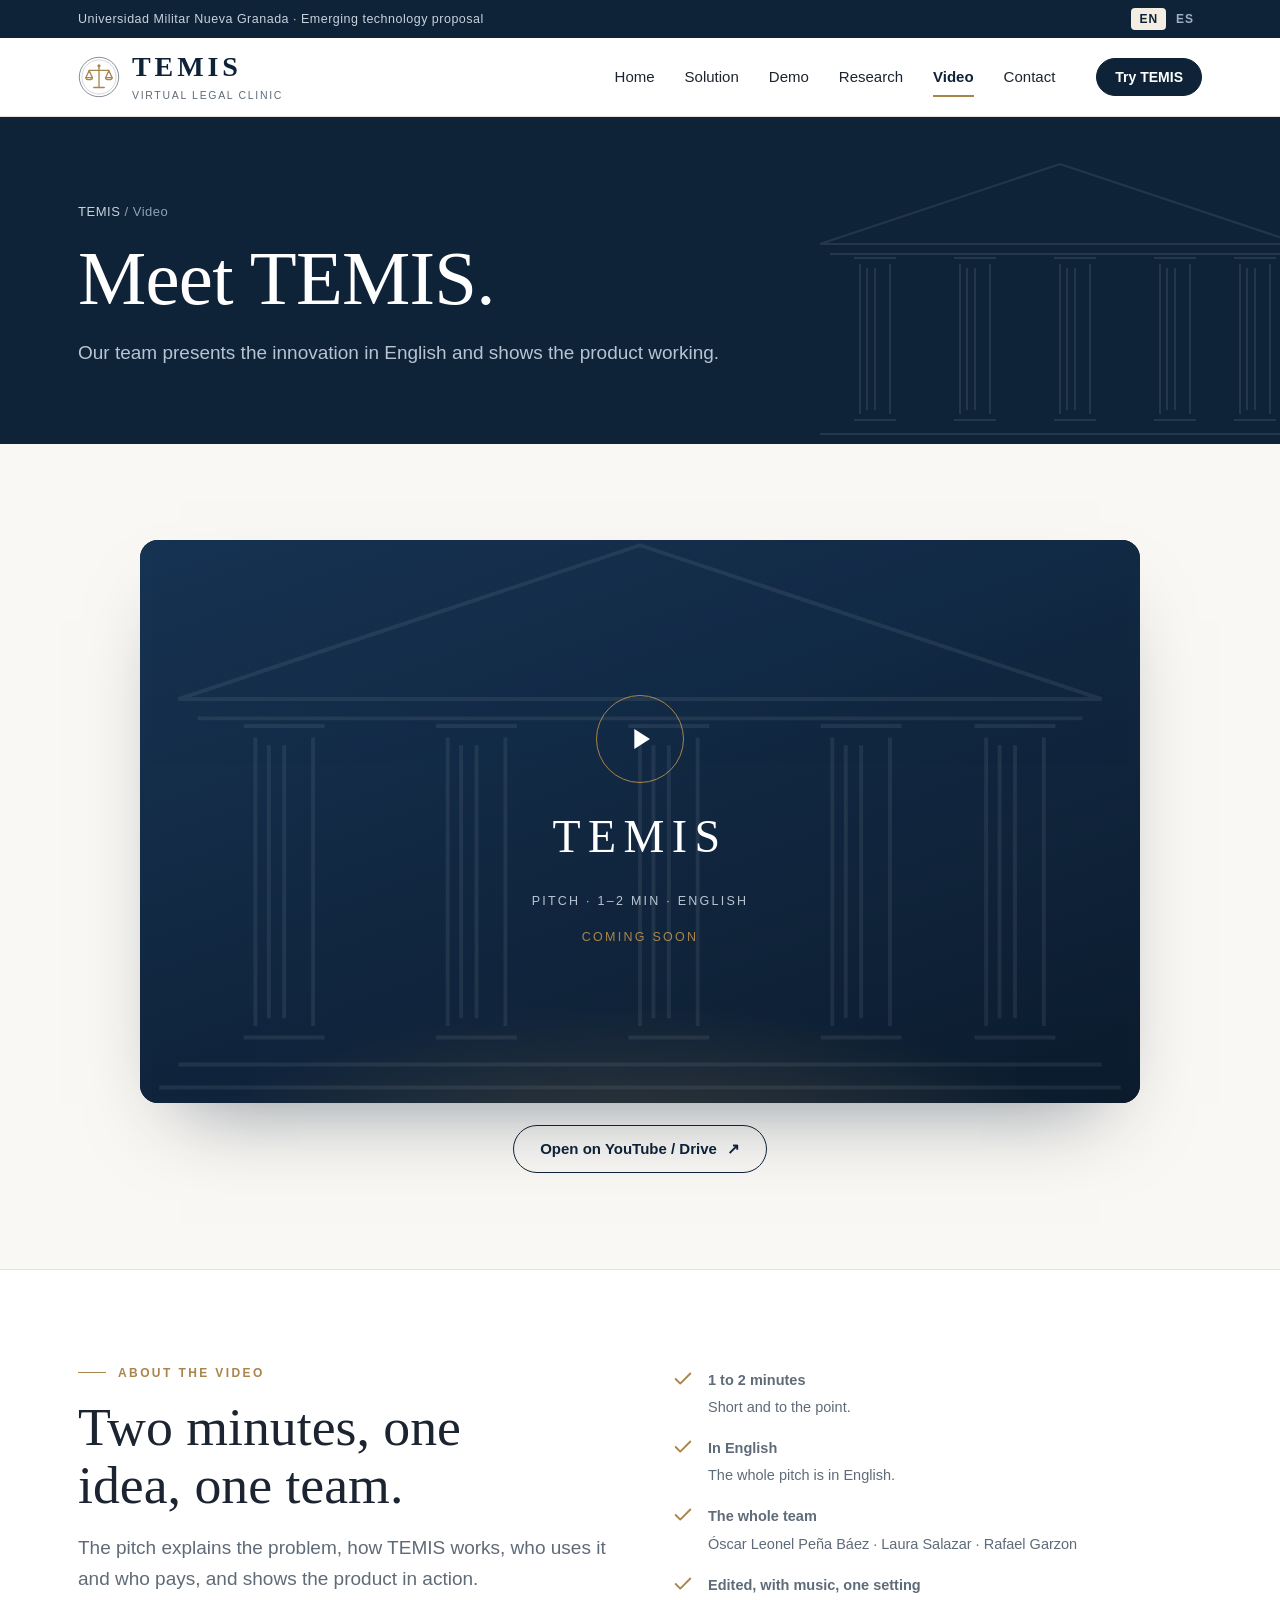
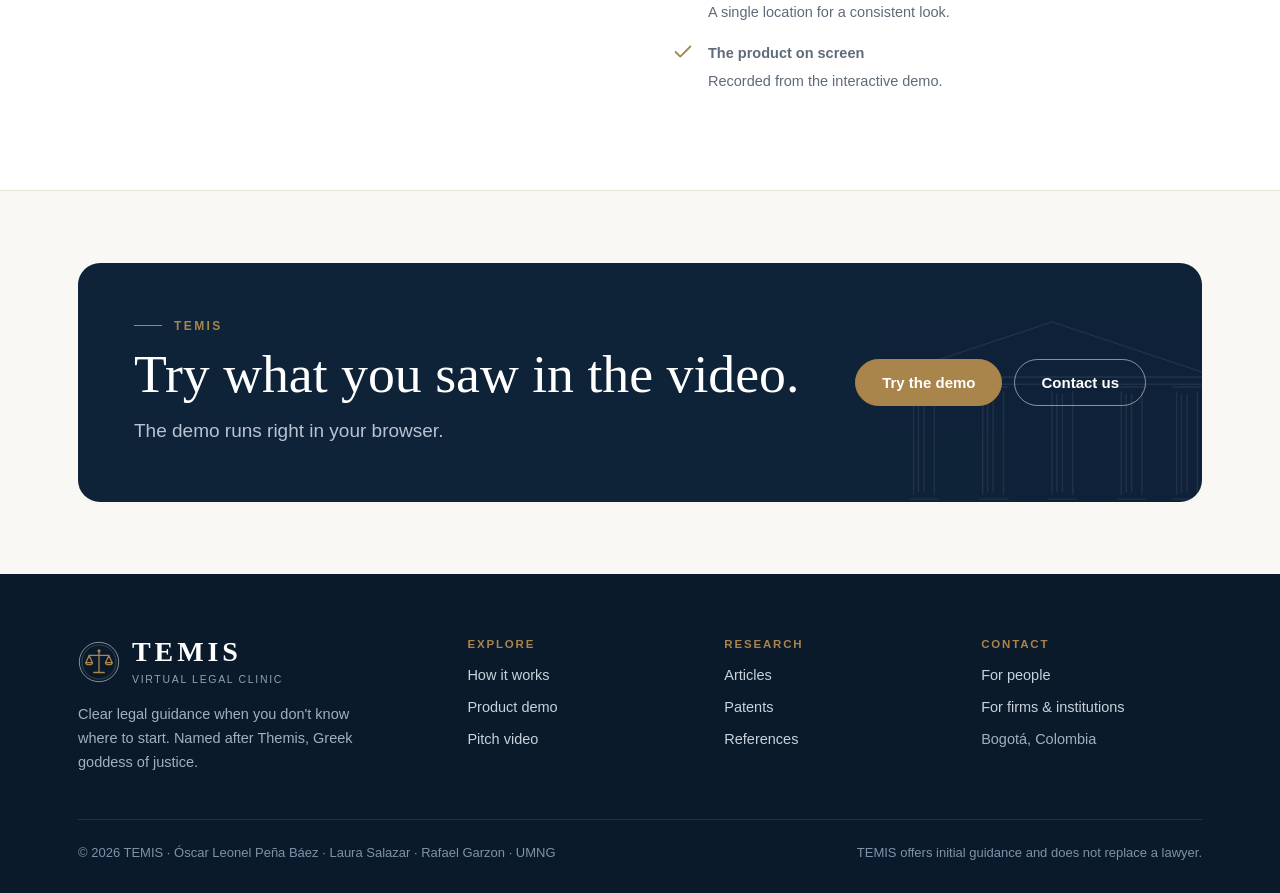
==== commit 25987bc4: "actualizacion video" ====
--- a/video.html
+++ b/video.html
@@ -7,7 +7,7 @@
 <meta name="description" content="TEMIS: virtual legal clinic powered by generative AI. Clear legal guidance when you don't know where to start.">
 <link rel="icon" href="data:image/svg+xml,%3Csvg xmlns='http://www.w3.org/2000/svg' viewBox='0 0 24 24'%3E%3Crect width='24' height='24' rx='6' fill='%230E2238'/%3E%3Cpath d='M12 5v13M9 18h6M6 8h12M6 8l-2.5 5h5zM18 8l-2.5 5h5z' fill='none' stroke='%23A9844B' stroke-width='1.6' stroke-linecap='round' stroke-linejoin='round'/%3E%3C/svg%3E">
 <link rel="preconnect" href="https://fonts.googleapis.com"><link rel="preconnect" href="https://fonts.gstatic.com" crossorigin>
-<link href="https://fonts.googleapis.com/css2?family=Cormorant+Garamond:ital,wght@0,500;0,600;0,700;1,500&family=Manrope:wght@400;500;600;700&display=swap" rel="stylesheet">
+<link href="https://youtu.be/pkRowL3nou4" rel="stylesheet">
 <link rel="stylesheet" href="assets/style.css">
 </head>
 <body>
